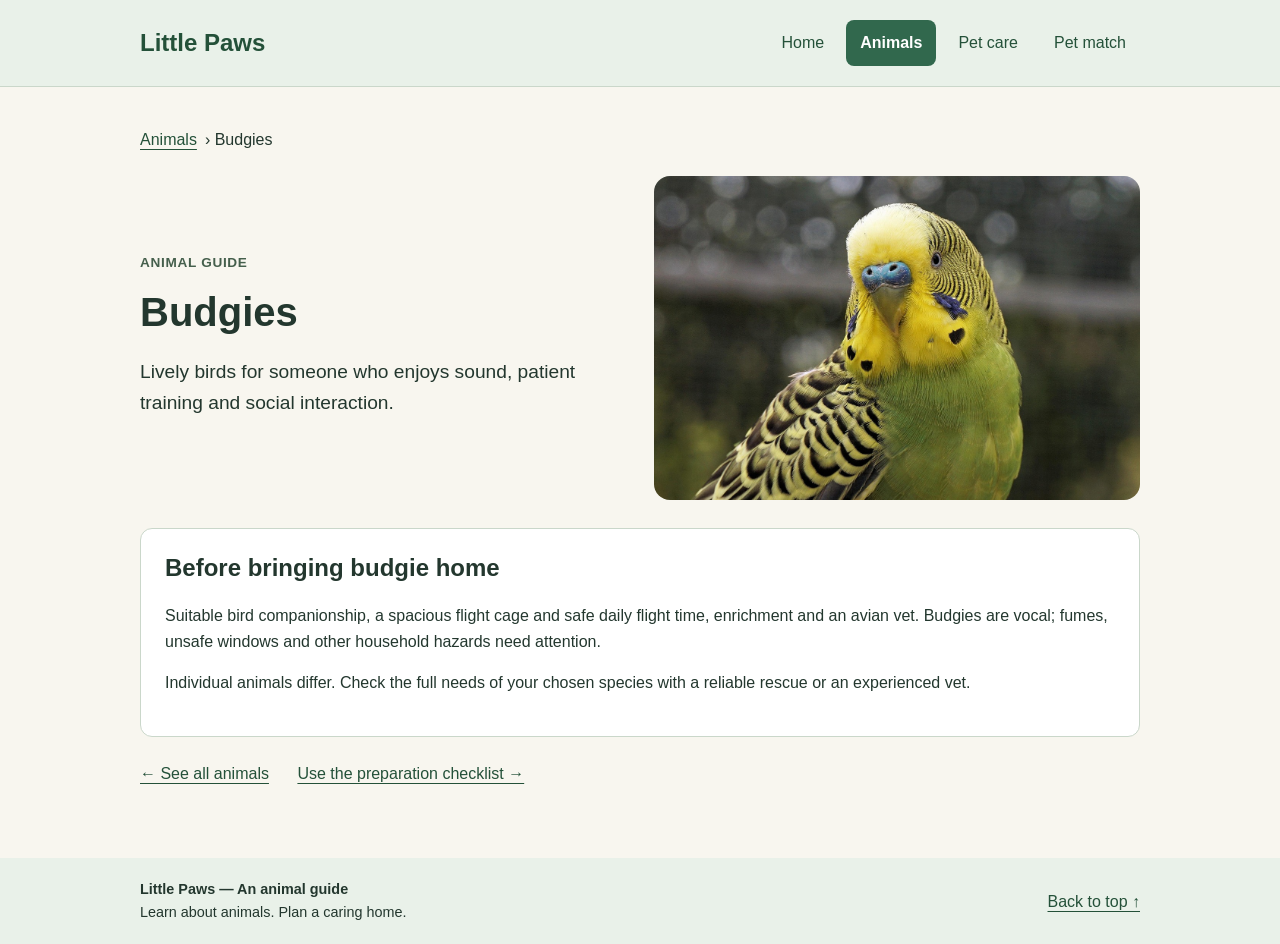
==== animal-budgie.html @ b4def474 "Add pet detail pages and automatic photo carousel" ====
<!DOCTYPE html>
<html lang="en">
<head>
  <meta charset="UTF-8">
  <meta name="viewport" content="width=device-width, initial-scale=1">
  <title>Budgies | Little Paws</title>
  <meta name="description" content="Learn about budgies and the everyday care they need.">
  <link rel="stylesheet" href="styles.css">
</head>
<body>
  <a class="skip-link" href="#main">Skip to content</a>
  <header id="top" tabindex="-1">
    <div class="header-inner">
      <p class="site-name"><a href="index.html">Little Paws</a></p>
      <nav aria-label="Main navigation">
        <a href="index.html">Home</a>
        <a href="animals.html" aria-current="page">Animals</a>
        <a href="care.html">Pet care</a>
        <a href="quiz.html">Pet match</a>
      </nav>
    </div>
  </header>

  <main id="main" tabindex="-1">
    <nav class="breadcrumb" aria-label="Breadcrumb"><a href="animals.html">Animals</a> &rsaquo; Budgies</nav>
    <article class="pet-detail">
      <div class="pet-detail-copy">
        <p class="eyebrow">Animal guide</p>
        <h1>Budgies</h1>
        <p class="pet-detail-lead">Lively birds for someone who enjoys sound, patient training and social interaction.</p>
      </div>
      <img class="pet-detail-image" src="images/budgie.jpg" alt="A green and yellow budgie" width="640" height="430" loading="lazy">
      <section class="pet-care-detail" aria-labelledby="care-title">
        <h2 id="care-title">Before bringing budgie home</h2>
        <p>Suitable bird companionship, a spacious flight cage and safe daily flight time, enrichment and an avian vet. Budgies are vocal; fumes, unsafe windows and other household hazards need attention.</p>
        <p>Individual animals differ. Check the full needs of your chosen species with a reliable rescue or an experienced vet.</p>
      </section>
    </article>
    <p class="detail-next"><a href="animals.html">&larr; See all animals</a> &nbsp; <a href="care.html#care-checklist">Use the preparation checklist &rarr;</a></p>
  </main>

  <footer>
    <div class="footer-inner">
      <div>
        <p class="footer-title">Little Paws — An animal guide</p>
        <p>Learn about animals. Plan a caring home.</p>
      </div>
      <a href="#top">Back to top &uarr;</a>
    </div>
  </footer>
</body>
</html>
---- styles.css ----
/* Shared colours and page layout. No external fonts or libraries are needed. */
* {
  box-sizing: border-box;
}

body {
  margin: 0;
  min-height: 100vh;
  display: flex;
  flex-direction: column;
  background: #f8f6ef;
  color: #23372e;
  font-family: Arial, sans-serif;
  line-height: 1.6;
}

[hidden] {
  display: none !important;
}

a {
  color: #245139;
  text-underline-offset: 4px;
}

a:hover {
  text-decoration-thickness: 2px;
}

h1, h2, h3 {
  line-height: 1.25;
}

h1 {
  margin: 0 0 20px;
  font-size: 2.5rem;
}

h2 {
  font-size: 1.5rem;
}

h3 {
  font-size: 1.15rem;
}

img {
  display: block;
  max-width: 100%;
  height: auto;
}

header, footer {
  background: #e9f1e9;
}

header {
  border-bottom: 1px solid #cad7ca;
}

.header-inner, .footer-inner {
  max-width: 1040px;
  margin: 0 auto;
  padding: 20px;
  display: flex;
  justify-content: space-between;
  align-items: center;
  flex-wrap: wrap;
  gap: 16px;
}

.site-name {
  margin: 0;
  font-size: 24px;
  font-weight: bold;
}

.site-name a {
  text-decoration: none;
}

nav {
  display: flex;
  flex-wrap: wrap;
  gap: 8px;
}

header nav a {
  padding: 10px 14px;
  border-radius: 8px;
  text-decoration: none;
}

header nav a:hover {
  background: #dbe7da;
}

header nav a[aria-current="page"] {
  color: white;
  background: #31684d;
  font-weight: bold;
}

main {
  width: 100%;
  max-width: 1040px;
  flex: 1;
  margin: 0 auto;
  padding: 40px 20px 56px;
}

.page-intro {
  max-width: 760px;
  margin-bottom: 24px;
}

.page-intro p {
  font-size: 1.1rem;
}

footer p {
  margin: 0;
  font-size: 0.9rem;
}

.footer-title {
  font-weight: bold;
}

.footer-inner > a {
  padding: 10px 0;
}

/* Keep visible outlines for people who navigate with the keyboard. */
:focus-visible {
  outline: 3px solid #9c4c0b;
  outline-offset: 4px;
}

.skip-link {
  position: absolute;
  top: -100px;
  left: 12px;
  z-index: 1;
  padding: 12px;
  color: #23372e;
  background: white;
}

.skip-link:focus {
  top: 8px;
}

[id] {
  scroll-margin-top: 20px;
}

/* Homepage: a simple introduction and three next steps. */
.hero {
  display: grid;
  grid-template-columns: 1fr 1fr;
  align-items: center;
  gap: 32px;
  padding: 12px 0 40px;
}

.hero h1 {
  font-size: 3rem;
}

.eyebrow {
  color: #455f4c;
  font-size: 0.85rem;
  font-weight: bold;
  letter-spacing: 0.05em;
  text-transform: uppercase;
}

.hero-photo {
  min-width: 0;
  margin: 0;
}

.hero-photo img {
  width: 100%;
  border-radius: 16px;
}

figcaption, .small-note {
  color: #45564c;
  font-size: 0.9rem;
}

figcaption {
  margin-top: 10px;
}

.home-explore {
  margin: 12px 0 32px;
}

.feature-grid {
  display: grid;
  grid-template-columns: repeat(3, minmax(0, 1fr));
  gap: 20px;
  margin-top: 24px;
}

.step-number {
  color: #31684d;
  font-size: 1.3rem;
  font-weight: bold;
}

/* Animal cards and in-page links. */
.animal-grid {
  display: grid;
  grid-template-columns: repeat(2, minmax(0, 1fr));
  gap: 20px;
  margin: 24px 0;
}

.animal-card, .quiz-card, .checklist-card, .info-note {
  min-width: 0;
  padding: 24px;
  border: 1px solid #cad7ca;
  border-radius: 12px;
  background: white;
}

.animal-card p:last-child, .info-note p:last-child {
  margin-bottom: 0;
}

.animal-icon {
  font-size: 2rem;
}

.animal-card h2 {
  margin: 8px 0 12px;
}

.animal-card ul {
  padding-left: 20px;
}

.animal-card li {
  margin-bottom: 8px;
}

.animal-links a {
  padding: 9px 14px;
  border: 1px solid #809780;
  border-radius: 24px;
  background: white;
}

.animal-links a:hover {
  background: #e9f1e9;
}

.animal-card:target {
  border-color: #31684d;
  outline: 2px solid #31684d;
  outline-offset: 3px;
}

.animal-next-steps {
  margin-top: 28px;
  padding: 24px;
  border-radius: 12px;
  background: #e9f1e9;
}

/* Shared buttons are large enough to tap on a phone. */
.button-row {
  display: flex;
  flex-wrap: wrap;
  align-items: center;
  gap: 12px;
}

.quiz-button, .primary-link, .secondary-button {
  display: inline-block;
  min-height: 44px;
  padding: 10px 16px;
  border: 1px solid #31684d;
  border-radius: 8px;
  font: inherit;
  font-weight: bold;
  text-align: center;
  text-decoration: none;
  cursor: pointer;
}

.quiz-button, .primary-link {
  background: #31684d;
  color: white;
}

.quiz-button:hover, .primary-link:hover {
  background: #245139;
}

.secondary-button {
  background: white;
  color: #245139;
}

.secondary-button:hover {
  background: #e9f1e9;
}

/* Quiz choices and result cards. */
.quiz-card {
  max-width: 760px;
  margin: 20px 0;
}

.quiz-card fieldset {
  min-width: 0;
  margin: 0 0 28px;
  padding: 0;
  border: 0;
}

.quiz-card legend {
  max-width: 100%;
  margin-bottom: 12px;
  font-size: 1.1rem;
  font-weight: bold;
}

.quiz-option {
  display: flex;
  align-items: flex-start;
  gap: 12px;
  margin: 10px 0;
  padding: 12px;
  border: 1px solid #809780;
  border-radius: 8px;
  cursor: pointer;
}

.quiz-option:hover, .quiz-option:has(input:checked) {
  background: #e9f1e9;
}

.quiz-option:has(input:checked) {
  border-color: #31684d;
}

.quiz-option input, .check-row input {
  flex-shrink: 0;
  width: 18px;
  height: 18px;
  margin: 4px 0 0;
  accent-color: #31684d;
}

#quiz-progress {
  font-weight: bold;
}

#quiz-message:not(:empty) {
  margin-bottom: 0;
  padding: 12px;
  border-left: 4px solid #9c4c0b;
  background: #fff4e7;
}

.match-result {
  margin: 32px 0;
}

.match-result .animal-grid {
  grid-template-columns: 1fr;
}

.match-result .animal-card p {
  overflow-wrap: anywhere;
}

/* Preparation checklist: saved by care.js in this browser. */
.check-row {
  display: flex;
  align-items: flex-start;
  gap: 12px;
  padding: 14px 8px;
  border-bottom: 1px solid #cad7ca;
  cursor: pointer;
}

.check-row:has(input:checked) {
  background: #e9f1e9;
}

#care-progress {
  display: block;
  width: 100%;
  height: 16px;
  margin-top: 8px;
  accent-color: #31684d;
}

#care-items {
  margin-bottom: 20px;
}

/* Stack the layouts on tablets and phones; no separate mobile menu needed. */
@media (max-width: 760px) {
  .hero, .feature-grid {
    grid-template-columns: 1fr;
  }

  .hero {
    gap: 24px;
  }

  .hero h1 {
    font-size: 2.5rem;
  }

  .header-inner {
    align-items: flex-start;
    flex-direction: column;
  }
}

@media (max-width: 600px) {
  main {
    padding: 28px 16px 40px;
  }

  .header-inner, .footer-inner {
    padding: 16px;
  }

  header nav {
    width: 100%;
    gap: 4px;
  }

  header nav a {
    padding: 10px;
  }

  h1 {
    font-size: 2rem;
  }

  .animal-grid {
    grid-template-columns: 1fr;
  }

  .animal-card, .quiz-card, .checklist-card, .info-note, .animal-next-steps {
    padding: 18px;
  }

  .hero .button-row > a {
    width: 100%;
  }
}

/* Pet photo carousel: one visible slide at a time. */
.pet-carousel { min-width: 0; }
.carousel-slide { margin: 0; }
.carousel-slide img { width: 100%; aspect-ratio: 3 / 2; object-fit: cover; border-radius: 16px; }
.carousel-slide figcaption { display: flex; justify-content: space-between; gap: 12px; flex-wrap: wrap; }
.carousel-controls { display: flex; align-items: center; gap: 10px; margin-top: 12px; }
.carousel-controls button {
  min-width: 44px; min-height: 44px; padding: 8px 12px;
  border: 1px solid #31684d; border-radius: 8px; background: white;
  color: #245139; font: inherit; cursor: pointer;
}
.carousel-controls button:hover { background: #e9f1e9; }
.carousel-controls #carousel-toggle { margin-left: auto; }

/* The overview shows short links. The full care text lives on each detail page. */
.pet-tile-grid { display: grid; grid-template-columns: repeat(3, minmax(0, 1fr)); gap: 20px; margin: 24px 0; }
.pet-tile { min-width: 0; background: white; border: 1px solid #cad7ca; border-radius: 12px; overflow: hidden; }
.pet-tile-link { display: block; height: 100%; color: inherit; text-decoration: none; }
.pet-tile-link:hover { background: #f2f7f1; }
.pet-tile-link:hover .pet-tile-more { text-decoration: underline; }
.pet-tile:target { outline: 3px solid #31684d; outline-offset: 3px; }
.pet-tile-image { display: block; width: 100%; height: 190px; object-fit: cover; }
.pet-tile-body { display: grid; gap: 10px; padding: 18px; }
.pet-tile-title { font-size: 1.25rem; font-weight: bold; }
.pet-tile-more { color: #245139; font-weight: bold; }

.breadcrumb { margin-bottom: 24px; }
.pet-detail { display: grid; grid-template-columns: 1fr 1fr; align-items: center; gap: 28px; }
.pet-detail-lead { font-size: 1.2rem; }
.pet-detail-image { width: 100%; max-height: 380px; object-fit: cover; border-radius: 16px; }
.pet-care-detail { grid-column: 1 / -1; padding: 24px; border: 1px solid #cad7ca; border-radius: 12px; background: white; }
.pet-care-detail h2 { margin-top: 0; }
.detail-next { display: flex; flex-wrap: wrap; gap: 12px; margin-top: 24px; }
@media (max-width: 760px) {
  .pet-tile-grid { grid-template-columns: repeat(2, minmax(0, 1fr)); }
  .pet-detail { grid-template-columns: 1fr; }
  .pet-care-detail { grid-column: auto; }
}
@media (max-width: 600px) {
  .pet-tile-grid { grid-template-columns: 1fr; }
  .pet-tile-image { height: 210px; }
  .carousel-slide figcaption { display: block; }
  .carousel-slide figcaption a { display: block; }
}
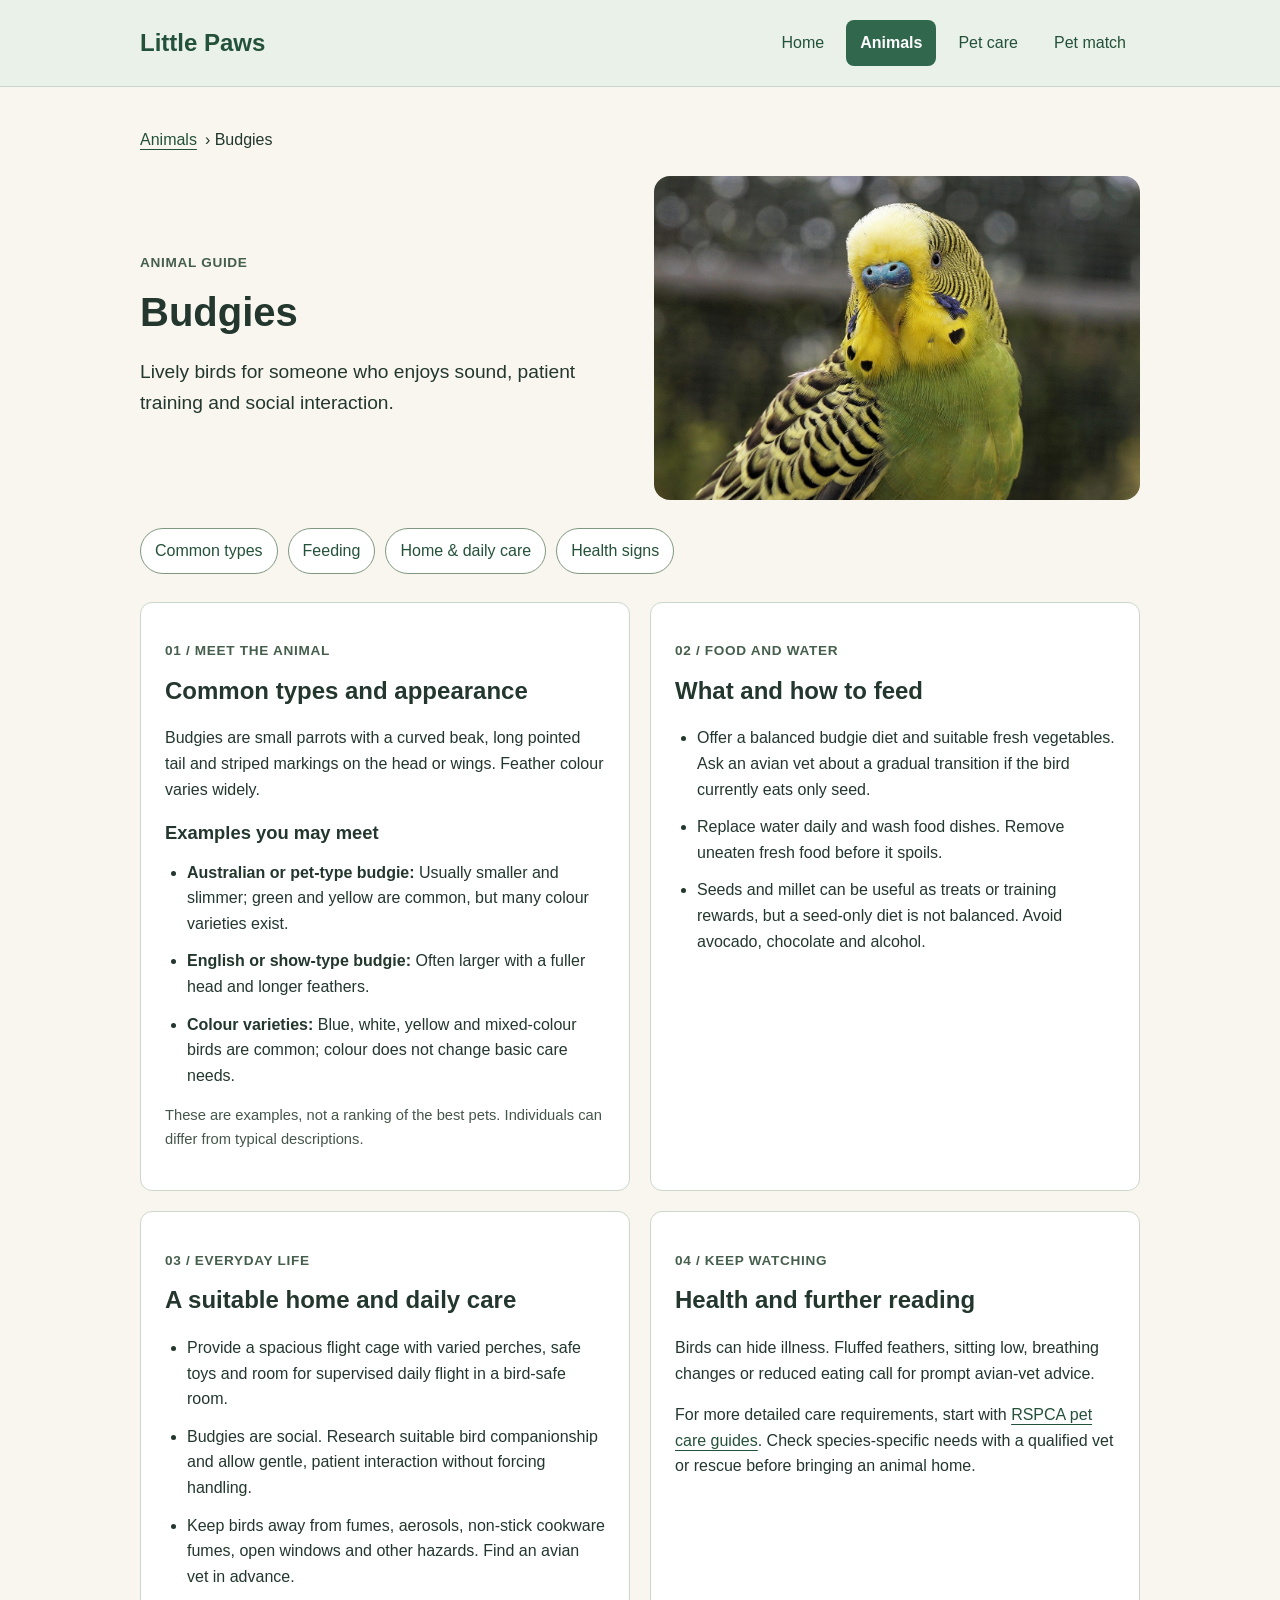
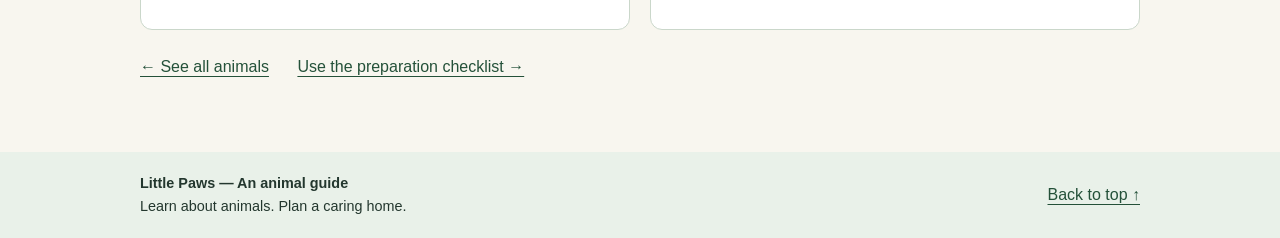
==== commit 8b1e188a: "Expand pet guides with types feeding and daily care" ====
--- a/animal-budgie.html
+++ b/animal-budgie.html
@@ -4,7 +4,7 @@
   <meta charset="UTF-8">
   <meta name="viewport" content="width=device-width, initial-scale=1">
   <title>Budgies | Little Paws</title>
-  <meta name="description" content="Learn about budgies and the everyday care they need.">
+  <meta name="description" content="Explore common types, appearance, feeding and daily care for budgie.">
   <link rel="stylesheet" href="styles.css">
 </head>
 <body>
@@ -29,13 +29,53 @@
         <h1>Budgies</h1>
         <p class="pet-detail-lead">Lively birds for someone who enjoys sound, patient training and social interaction.</p>
       </div>
-      <img class="pet-detail-image" src="images/budgie.jpg" alt="A green and yellow budgie" width="640" height="430" loading="lazy">
-      <section class="pet-care-detail" aria-labelledby="care-title">
-        <h2 id="care-title">Before bringing budgie home</h2>
-        <p>Suitable bird companionship, a spacious flight cage and safe daily flight time, enrichment and an avian vet. Budgies are vocal; fumes, unsafe windows and other household hazards need attention.</p>
-        <p>Individual animals differ. Check the full needs of your chosen species with a reliable rescue or an experienced vet.</p>
+      <img class="pet-detail-image" src="images/budgie.jpg" alt="A green and yellow budgie" width="640" height="430">
+    </article>
+    <nav class="guide-jump" aria-label="On this page">
+      <a href="#types">Common types</a>
+      <a href="#feeding">Feeding</a>
+      <a href="#home-care">Home &amp; daily care</a>
+      <a href="#health">Health signs</a>
+    </nav>
+    <div class="guide-sections">
+      <section class="guide-panel" id="types" aria-labelledby="types-title">
+        <p class="eyebrow">01 / Meet the animal</p>
+        <h2 id="types-title">Common types and appearance</h2>
+        <p>Budgies are small parrots with a curved beak, long pointed tail and striped markings on the head or wings. Feather colour varies widely.</p>
+        <h3>Examples you may meet</h3>
+        <ul>
+          <li><strong>Australian or pet-type budgie:</strong> Usually smaller and slimmer; green and yellow are common, but many colour varieties exist.</li>
+          <li><strong>English or show-type budgie:</strong> Often larger with a fuller head and longer feathers.</li>
+          <li><strong>Colour varieties:</strong> Blue, white, yellow and mixed-colour birds are common; colour does not change basic care needs.</li>
+        </ul>
+        <p class="guide-note">These are examples, not a ranking of the best pets. Individuals can differ from typical descriptions.</p>
       </section>
-    </article>
+      <section class="guide-panel" id="feeding" aria-labelledby="feeding-title">
+        <p class="eyebrow">02 / Food and water</p>
+        <h2 id="feeding-title">What and how to feed</h2>
+        <ul>
+          <li>Offer a balanced budgie diet and suitable fresh vegetables. Ask an avian vet about a gradual transition if the bird currently eats only seed.</li>
+          <li>Replace water daily and wash food dishes. Remove uneaten fresh food before it spoils.</li>
+          <li>Seeds and millet can be useful as treats or training rewards, but a seed-only diet is not balanced. Avoid avocado, chocolate and alcohol.</li>
+        </ul>
+      </section>
+      <section class="guide-panel" id="home-care" aria-labelledby="home-title">
+        <p class="eyebrow">03 / Everyday life</p>
+        <h2 id="home-title">A suitable home and daily care</h2>
+        <ul>
+          <li>Provide a spacious flight cage with varied perches, safe toys and room for supervised daily flight in a bird-safe room.</li>
+          <li>Budgies are social. Research suitable bird companionship and allow gentle, patient interaction without forcing handling.</li>
+          <li>Keep birds away from fumes, aerosols, non-stick cookware fumes, open windows and other hazards. Find an avian vet in advance.</li>
+        </ul>
+      </section>
+      <section class="guide-panel" id="health" aria-labelledby="health-title">
+        <p class="eyebrow">04 / Keep watching</p>
+        <h2 id="health-title">Health and further reading</h2>
+        <p>Birds can hide illness. Fluffed feathers, sitting low, breathing changes or reduced eating call for prompt avian-vet advice.</p>
+        <p>For more detailed care requirements, start with <a href="https://www.rspca.org.uk/adviceandwelfare/pets">RSPCA pet care guides</a>. Check species-specific needs with a qualified vet or rescue before bringing an animal home.</p>
+      </section>
+    </div>
+
     <p class="detail-next"><a href="animals.html">&larr; See all animals</a> &nbsp; <a href="care.html#care-checklist">Use the preparation checklist &rarr;</a></p>
   </main>
 
--- a/styles.css
+++ b/styles.css
@@ -506,3 +506,49 @@
   .carousel-slide figcaption { display: block; }
   .carousel-slide figcaption a { display: block; }
 }
+
+/* Expanded animal guides: short jump links and readable care sections. */
+.guide-jump {
+  display: flex;
+  flex-wrap: wrap;
+  gap: 10px;
+  margin: 28px 0;
+}
+.guide-jump a {
+  display: inline-block;
+  padding: 9px 14px;
+  border: 1px solid #809780;
+  border-radius: 24px;
+  background: white;
+  text-decoration: none;
+}
+.guide-jump a:hover { background: #e9f1e9; }
+.guide-sections {
+  display: grid;
+  grid-template-columns: repeat(2, minmax(0, 1fr));
+  gap: 20px;
+}
+.guide-panel {
+  min-width: 0;
+  padding: 24px;
+  border: 1px solid #cad7ca;
+  border-radius: 12px;
+  background: white;
+}
+.guide-panel:target {
+  border-color: #31684d;
+  outline: 2px solid #31684d;
+  outline-offset: 2px;
+}
+.guide-panel h2 { margin-top: 0; }
+.guide-panel h3 { margin-bottom: 8px; }
+.guide-panel ul { padding-left: 22px; }
+.guide-panel li { margin-bottom: 12px; }
+.guide-panel li:last-child { margin-bottom: 0; }
+.guide-note { color: #45564c; font-size: .92rem; }
+@media (max-width: 760px) {
+  .guide-sections { grid-template-columns: 1fr; }
+}
+@media (max-width: 600px) {
+  .guide-panel { padding: 18px; }
+}
